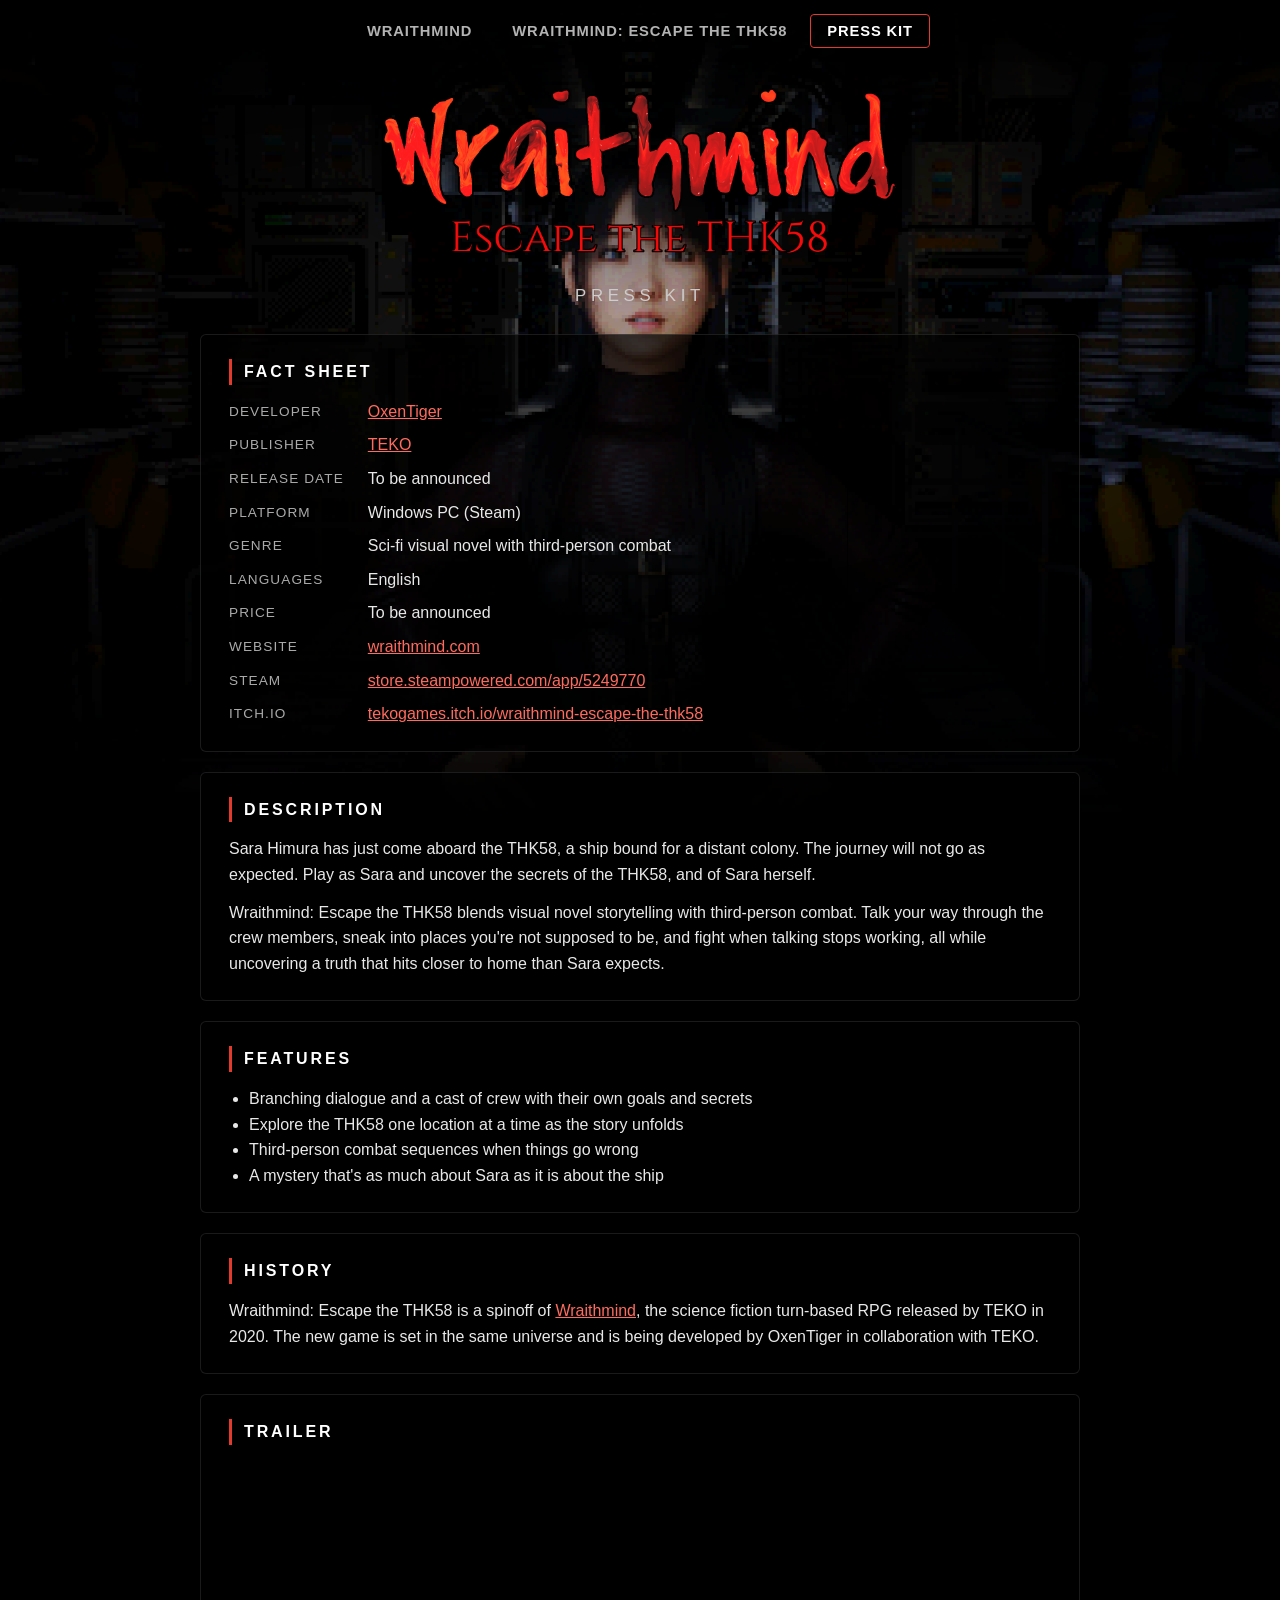
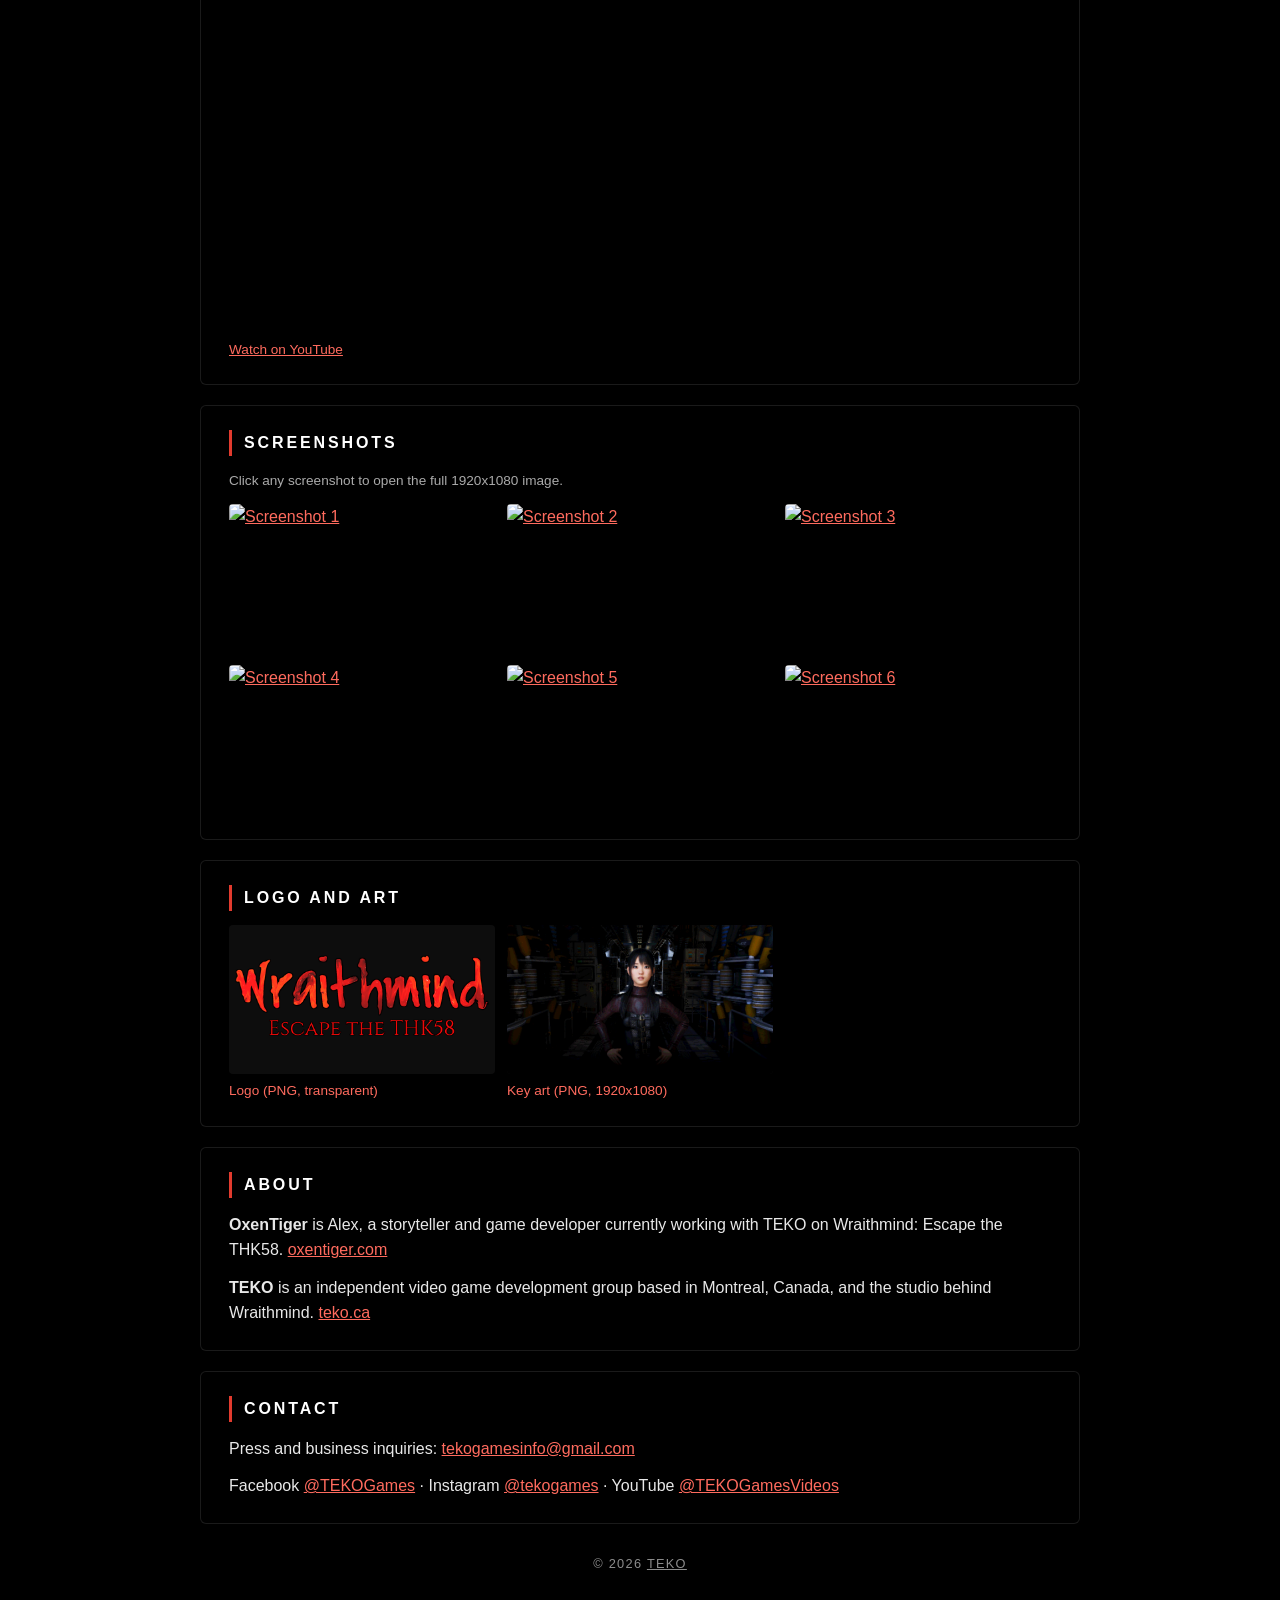
==== presskit.html @ d7a07b70 "Add press kit page for Escape the THK58 Co-Authored-By: Claude Opus 5.5 <noreply@anthropic.com>" ====
<!DOCTYPE html>
<html lang="en">
<head>
    <meta charset="UTF-8">
    <meta name="viewport" content="width=device-width, initial-scale=1.0">
    <title>Press Kit: Wraithmind: Escape the THK58</title>
    <meta name="description" content="Press kit for Wraithmind: Escape the THK58, a sci-fi visual novel with third-person combat by OxenTiger and TEKO. Fact sheet, description, screenshots and logos.">

    <meta property="og:title" content="Wraithmind: Escape the THK58 Press Kit">
    <meta property="og:description" content="Fact sheet, description, screenshots and logos.">
    <meta property="og:image" content="https://www.wraithmind.com/images/logo.png">
    <meta property="og:url" content="https://www.wraithmind.com/presskit.html">
    <meta property="og:type" content="website">

    <link rel="stylesheet" href="style.css">
</head>
<body class="presskit" style="--bg: url('images/bg.png'); --bg-position: 28%;">

    <nav class="nav">
        <a href="wraithmind.html">Wraithmind</a>
        <a href="index.html">Wraithmind: Escape the THK58</a>
        <a href="presskit.html" aria-current="page">Press Kit</a>
    </nav>

    <main>
        <header class="pk-header">
            <img class="logo" src="images/logo.png" alt="Wraithmind: Escape the THK58">
            <p class="tagline">Press Kit</p>
        </header>

        <section class="pk-section">
            <h2>Fact Sheet</h2>
            <dl class="pk-facts">
                <dt>Developer</dt><dd><a href="https://www.oxentiger.com">OxenTiger</a></dd>
                <dt>Publisher</dt><dd><a href="https://www.teko.ca">TEKO</a></dd>
                <dt>Release date</dt><dd>To be announced</dd>
                <dt>Platform</dt><dd>Windows PC (Steam)</dd>
                <dt>Genre</dt><dd>Sci-fi visual novel with third-person combat</dd>
                <dt>Languages</dt><dd>English</dd>
                <dt>Price</dt><dd>To be announced</dd>
                <dt>Website</dt><dd><a href="https://www.wraithmind.com">wraithmind.com</a></dd>
                <dt>Steam</dt><dd><a href="https://store.steampowered.com/app/5249770/Wraithmind_Escape_the_THK58/">store.steampowered.com/app/5249770</a></dd>
                <dt>itch.io</dt><dd><a href="https://tekogames.itch.io/wraithmind-escape-the-thk58">tekogames.itch.io/wraithmind-escape-the-thk58</a></dd>
            </dl>
        </section>

        <section class="pk-section">
            <h2>Description</h2>
            <p>Sara Himura has just come aboard the THK58, a ship bound for a distant colony. The journey will not go as expected. Play as Sara and uncover the secrets of the THK58, and of Sara herself.</p>
            <p>Wraithmind: Escape the THK58 blends visual novel storytelling with third-person combat. Talk your way through the crew members, sneak into places you're not supposed to be, and fight when talking stops working, all while uncovering a truth that hits closer to home than Sara expects.</p>
        </section>

        <section class="pk-section">
            <h2>Features</h2>
            <ul>
                <li>Branching dialogue and a cast of crew with their own goals and secrets</li>
                <li>Explore the THK58 one location at a time as the story unfolds</li>
                <li>Third-person combat sequences when things go wrong</li>
                <li>A mystery that's as much about Sara as it is about the ship</li>
            </ul>
        </section>

        <section class="pk-section">
            <h2>History</h2>
            <p>Wraithmind: Escape the THK58 is a spinoff of <a href="https://store.steampowered.com/app/739820/Wraithmind/">Wraithmind</a>, the science fiction turn-based RPG released by TEKO in 2020. The new game is set in the same universe and is being developed by OxenTiger in collaboration with TEKO.</p>
        </section>

        <section class="pk-section">
            <h2>Trailer</h2>
            <div class="pk-video">
                <iframe src="https://www.youtube-nocookie.com/embed/3p5BDPOSQ_A" title="Wraithmind: Escape the THK58 announcement trailer" allow="encrypted-media; picture-in-picture; fullscreen" allowfullscreen loading="lazy"></iframe>
            </div>
            <p class="pk-note"><a href="https://www.youtube.com/watch?v=3p5BDPOSQ_A">Watch on YouTube</a></p>
        </section>

        <section class="pk-section">
            <h2>Screenshots</h2>
            <p class="pk-note">Click any screenshot to open the full 1920x1080 image.</p>
            <div class="pk-grid">
                <a href="https://shared.fastly.steamstatic.com/store_item_assets/steam/apps/5249770/b20c13586872150e3e46f79a82728b71a462d7fb/ss_b20c13586872150e3e46f79a82728b71a462d7fb.1920x1080.jpg"><img src="https://shared.fastly.steamstatic.com/store_item_assets/steam/apps/5249770/b20c13586872150e3e46f79a82728b71a462d7fb/ss_b20c13586872150e3e46f79a82728b71a462d7fb.600x338.jpg" alt="Screenshot 1" loading="lazy"></a>
                <a href="https://shared.fastly.steamstatic.com/store_item_assets/steam/apps/5249770/4c1940223bbc621f461b6a875d1b8cc7ef3e225e/ss_4c1940223bbc621f461b6a875d1b8cc7ef3e225e.1920x1080.jpg"><img src="https://shared.fastly.steamstatic.com/store_item_assets/steam/apps/5249770/4c1940223bbc621f461b6a875d1b8cc7ef3e225e/ss_4c1940223bbc621f461b6a875d1b8cc7ef3e225e.600x338.jpg" alt="Screenshot 2" loading="lazy"></a>
                <a href="https://shared.fastly.steamstatic.com/store_item_assets/steam/apps/5249770/d340429531f949ceae603fdbba2a9548447f05c9/ss_d340429531f949ceae603fdbba2a9548447f05c9.1920x1080.jpg"><img src="https://shared.fastly.steamstatic.com/store_item_assets/steam/apps/5249770/d340429531f949ceae603fdbba2a9548447f05c9/ss_d340429531f949ceae603fdbba2a9548447f05c9.600x338.jpg" alt="Screenshot 3" loading="lazy"></a>
                <a href="https://shared.fastly.steamstatic.com/store_item_assets/steam/apps/5249770/d93df84f904f7b56990af1ac8f3ffa49867f7d9e/ss_d93df84f904f7b56990af1ac8f3ffa49867f7d9e.1920x1080.jpg"><img src="https://shared.fastly.steamstatic.com/store_item_assets/steam/apps/5249770/d93df84f904f7b56990af1ac8f3ffa49867f7d9e/ss_d93df84f904f7b56990af1ac8f3ffa49867f7d9e.600x338.jpg" alt="Screenshot 4" loading="lazy"></a>
                <a href="https://shared.fastly.steamstatic.com/store_item_assets/steam/apps/5249770/2d2f6890cd937f2ceff2600b6d6f6eafb1996076/ss_2d2f6890cd937f2ceff2600b6d6f6eafb1996076.1920x1080.jpg"><img src="https://shared.fastly.steamstatic.com/store_item_assets/steam/apps/5249770/2d2f6890cd937f2ceff2600b6d6f6eafb1996076/ss_2d2f6890cd937f2ceff2600b6d6f6eafb1996076.600x338.jpg" alt="Screenshot 5" loading="lazy"></a>
                <a href="https://shared.fastly.steamstatic.com/store_item_assets/steam/apps/5249770/b47bba288d03006427a5f162c9c8072faaa6f4c9/ss_b47bba288d03006427a5f162c9c8072faaa6f4c9.1920x1080.jpg"><img src="https://shared.fastly.steamstatic.com/store_item_assets/steam/apps/5249770/b47bba288d03006427a5f162c9c8072faaa6f4c9/ss_b47bba288d03006427a5f162c9c8072faaa6f4c9.600x338.jpg" alt="Screenshot 6" loading="lazy"></a>
            </div>
        </section>

        <section class="pk-section">
            <h2>Logo and Art</h2>
            <div class="pk-grid">
                <a class="pk-asset" href="images/logo.png" download><img src="images/logo.png" alt="Logo" loading="lazy"><span>Logo (PNG, transparent)</span></a>
                <a class="pk-asset" href="images/bg.png" download><img src="images/bg.png" alt="Key art" loading="lazy"><span>Key art (PNG, 1920x1080)</span></a>
            </div>
        </section>

        <section class="pk-section">
            <h2>About</h2>
            <p><strong>OxenTiger</strong> is Alex, a storyteller and game developer currently working with TEKO on Wraithmind: Escape the THK58. <a href="https://www.oxentiger.com">oxentiger.com</a></p>
            <p><strong>TEKO</strong> is an independent video game development group based in Montreal, Canada, and the studio behind Wraithmind. <a href="https://www.teko.ca">teko.ca</a></p>
        </section>

        <section class="pk-section">
            <h2>Contact</h2>
            <p>Press and business inquiries: <a href="mailto:tekogamesinfo@gmail.com">tekogamesinfo@gmail.com</a></p>
            <p>Facebook <a href="https://www.facebook.com/TEKOGames/">@TEKOGames</a> &middot; Instagram <a href="https://www.instagram.com/tekogames/">@tekogames</a> &middot; YouTube <a href="https://www.youtube.com/c/TEKOGamesVideos">@TEKOGamesVideos</a></p>
        </section>
    </main>

    <footer>
        &copy; <span id="year">2026</span> <a href="https://www.teko.ca">TEKO</a>
    </footer>

    <script>
        document.getElementById("year").textContent = new Date().getFullYear();
    </script>
</body>
</html>
---- style.css ----
* { box-sizing: border-box; }

html, body {
    margin: 0;
    padding: 0;
    min-height: 100%;
}

body {
    min-height: 100vh;
    display: flex;
    flex-direction: column;
    align-items: center;
    justify-content: flex-end;
    padding: 88px 20px 72px;
    background-color: #000;
    color: #fff;
    font-family: "Segoe UI", Roboto, Helvetica, Arial, sans-serif;
    text-align: center;
    position: relative;
    overflow-x: hidden;
}

/* Fixed background image (set per page via --bg / --bg-position) with a darkening overlay */
body::before {
    content: "";
    position: fixed;
    inset: 0;
    background: var(--bg) center var(--bg-position, center) / cover no-repeat;
    z-index: -2;
}

body::after {
    content: "";
    position: fixed;
    inset: 0;
    background:
        radial-gradient(ellipse at center, rgba(0,0,0,0.15) 0%, rgba(0,0,0,0.55) 70%, rgba(0,0,0,0.85) 100%),
        linear-gradient(to bottom, rgba(0,0,0,0.75) 0%, rgba(0,0,0,0) 25%, rgba(0,0,0,0) 55%, rgba(0,0,0,0.85) 100%);
    z-index: -1;
}

/* Top navigation */
.nav {
    position: fixed;
    top: 0;
    left: 0;
    right: 0;
    z-index: 10;
    display: flex;
    flex-wrap: wrap;
    justify-content: center;
    gap: 6px;
    padding: 14px 12px;
    background: linear-gradient(to bottom, rgba(0,0,0,0.85) 0%, rgba(0,0,0,0) 100%);
}

.nav a {
    padding: 8px 16px;
    border: 1px solid transparent;
    border-radius: 4px;
    color: rgba(255, 255, 255, 0.7);
    font-size: clamp(0.75rem, 2vw, 0.92rem);
    font-weight: 600;
    letter-spacing: 0.06em;
    text-transform: uppercase;
    text-decoration: none;
    transition: color 0.2s ease, border-color 0.2s ease;
}

.nav a:hover,
.nav a:focus {
    color: #fff;
    outline: none;
}

.nav a[aria-current="page"] {
    color: #fff;
    border-color: #e23b2e;
}

main {
    display: flex;
    flex-direction: column;
    align-items: center;
    gap: 24px;
    max-width: 640px;
}

.logo {
    width: min(82vw, 540px);
    height: auto;
    filter: drop-shadow(0 4px 24px rgba(0,0,0,0.8));
}

.tagline {
    margin: 0;
    font-size: clamp(0.85rem, 2.5vw, 1.05rem);
    letter-spacing: 0.28em;
    text-transform: uppercase;
    color: #d0d0d0;
}

.blurb {
    margin: 0;
    font-size: clamp(0.95rem, 2.4vw, 1.1rem);
    line-height: 1.6;
    color: #e8e8e8;
    text-shadow: 0 2px 12px rgba(0, 0, 0, 0.9);
}

.cta-row {
    display: flex;
    flex-wrap: wrap;
    justify-content: center;
    gap: 14px;
}

.cta {
    display: inline-block;
    padding: 16px 40px;
    border: 2px solid #e23b2e;
    border-radius: 4px;
    background: rgba(20, 0, 0, 0.55);
    color: #fff;
    font-size: clamp(1rem, 2.5vw, 1.15rem);
    font-weight: 700;
    letter-spacing: 0.12em;
    text-transform: uppercase;
    text-decoration: none;
    transition: background-color 0.2s ease, box-shadow 0.2s ease, transform 0.2s ease;
}

.cta:hover,
.cta:focus {
    background: #e23b2e;
    box-shadow: 0 0 28px rgba(226, 59, 46, 0.65);
    transform: translateY(-2px);
    outline: none;
}

footer {
    position: fixed;
    bottom: 16px;
    left: 0;
    right: 0;
    font-size: 0.8rem;
    letter-spacing: 0.1em;
    color: rgba(255, 255, 255, 0.55);
}

footer a {
    color: inherit;
}

/* Press kit: long scrolling page with left-aligned content */
body.presskit {
    justify-content: flex-start;
    text-align: left;
    padding-bottom: 32px;
}

body.presskit main {
    max-width: 880px;
    width: 100%;
    gap: 20px;
}

body.presskit footer {
    position: static;
    margin-top: 32px;
    text-align: center;
}

.pk-header {
    display: flex;
    flex-direction: column;
    align-items: center;
    gap: 16px;
    margin-bottom: 8px;
}

.pk-section {
    width: 100%;
    padding: 24px 28px;
    border: 1px solid rgba(255, 255, 255, 0.1);
    border-radius: 6px;
    background: rgba(0, 0, 0, 0.7);
    line-height: 1.6;
    color: #e8e8e8;
}

.pk-section h2 {
    margin: 0 0 14px;
    padding-left: 12px;
    border-left: 3px solid #e23b2e;
    font-size: 1rem;
    letter-spacing: 0.18em;
    text-transform: uppercase;
    color: #fff;
}

.pk-section p { margin: 0 0 12px; }
.pk-section p:last-child { margin-bottom: 0; }
.pk-section ul { margin: 0; padding-left: 20px; }

.pk-section a {
    color: #ff6b5e;
    overflow-wrap: anywhere;
}

.pk-facts {
    display: grid;
    grid-template-columns: max-content 1fr;
    gap: 8px 24px;
    margin: 0;
}

.pk-facts dt {
    color: #aaa;
    font-size: 0.85rem;
    letter-spacing: 0.08em;
    text-transform: uppercase;
    padding-top: 2px;
}

.pk-facts dd { margin: 0; }

.pk-video {
    aspect-ratio: 16 / 9;
    margin-bottom: 10px;
}

.pk-video iframe {
    width: 100%;
    height: 100%;
    border: 0;
    border-radius: 4px;
}

.pk-note {
    font-size: 0.85rem;
    color: #aaa;
}

.pk-grid {
    display: grid;
    grid-template-columns: repeat(auto-fill, minmax(240px, 1fr));
    gap: 12px;
}

.pk-grid img {
    display: block;
    width: 100%;
    aspect-ratio: 16 / 9;
    object-fit: cover;
    border-radius: 4px;
    transition: transform 0.2s ease, box-shadow 0.2s ease;
}

.pk-grid a:hover img {
    transform: translateY(-2px);
    box-shadow: 0 0 20px rgba(226, 59, 46, 0.5);
}

.pk-asset { text-decoration: none; }
.pk-asset img { object-fit: contain; background: rgba(255, 255, 255, 0.05); }
.pk-asset span { display: block; margin-top: 6px; font-size: 0.85rem; }

@media (max-width: 560px) {
    body.presskit { padding: 124px 16px 32px; }
    .pk-section { padding: 18px 16px; }
    .pk-facts { grid-template-columns: 1fr; gap: 2px; }
    .pk-facts dd { margin-bottom: 10px; }
}
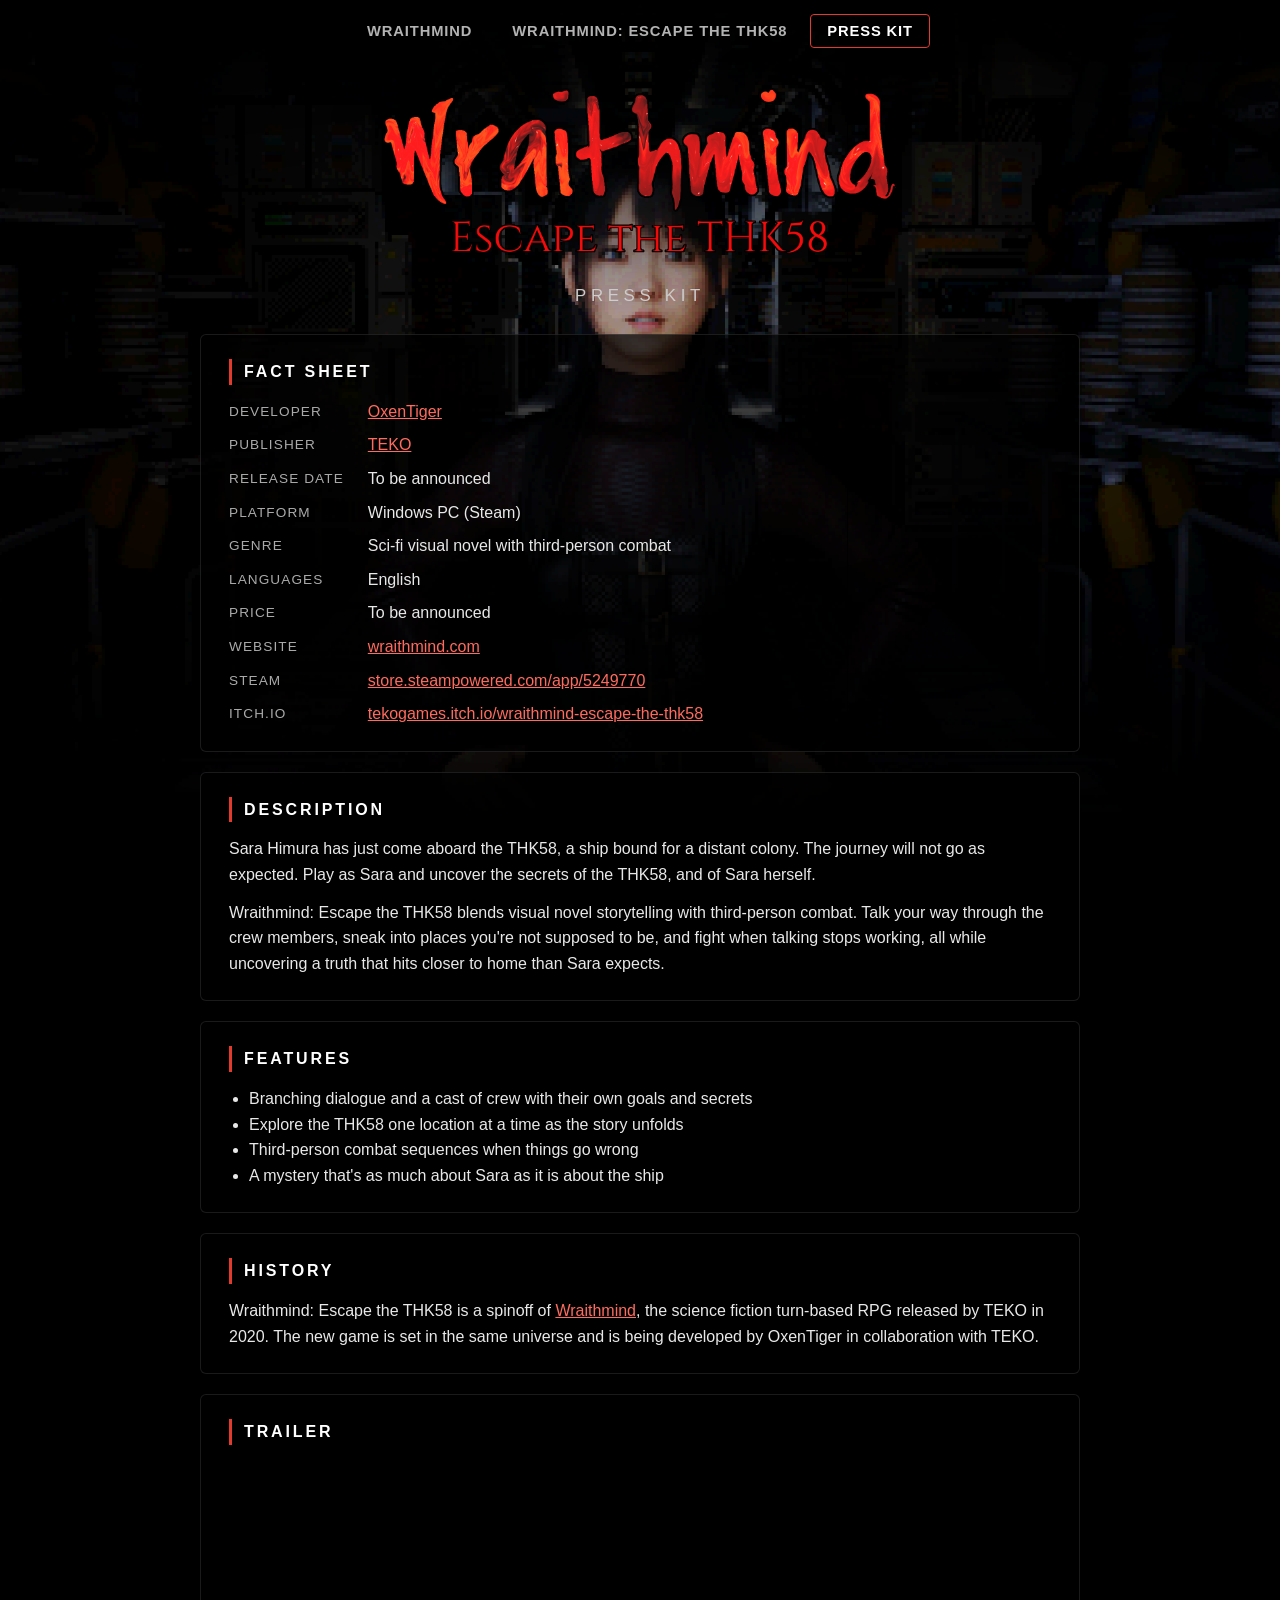
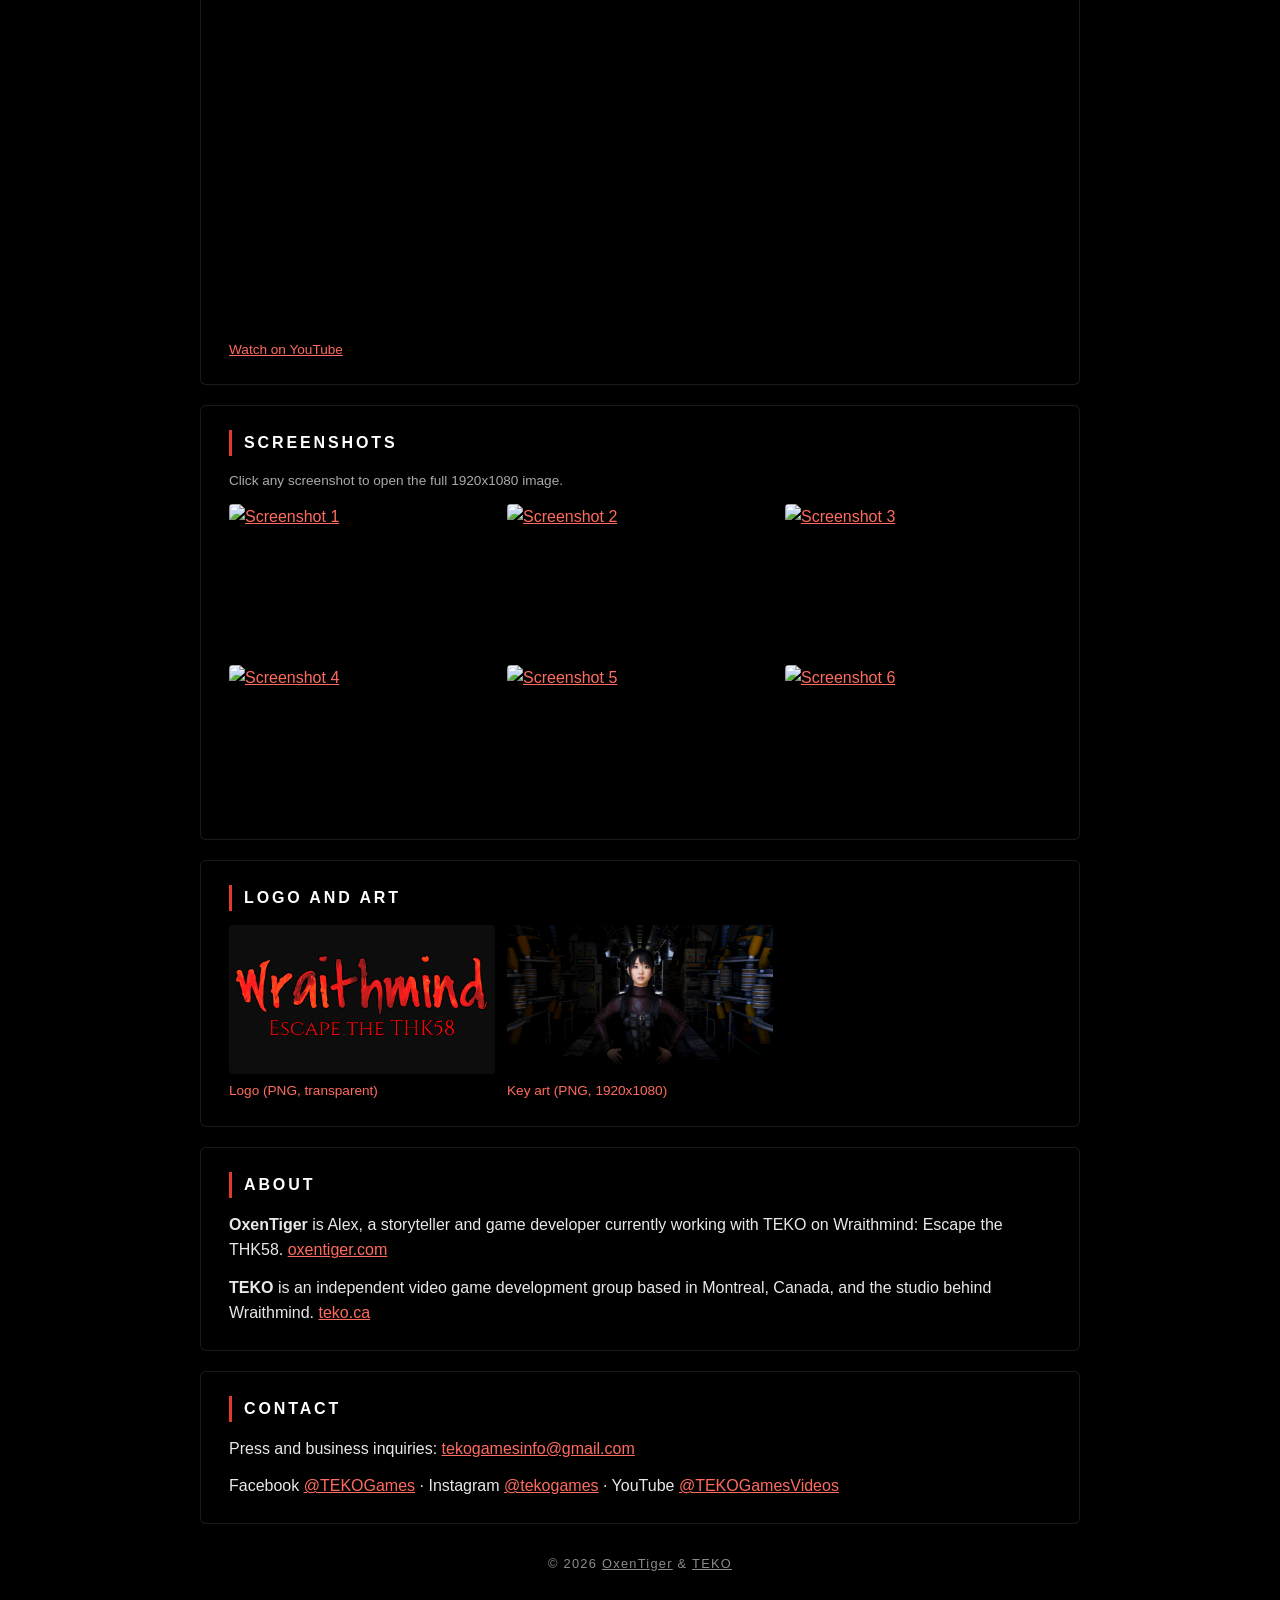
==== commit 8c9bb891: "Credit OxenTiger and TEKO in footer Co-Authored-By: Claude Sonnet 5.5 <noreply@anthropic.com>" ====
--- a/presskit.html
+++ b/presskit.html
@@ -68,9 +68,9 @@
         <section class="pk-section">
             <h2>Trailer</h2>
             <div class="pk-video">
-                <iframe src="https://www.youtube-nocookie.com/embed/3p5BDPOSQ_A" title="Wraithmind: Escape the THK58 announcement trailer" allow="encrypted-media; picture-in-picture; fullscreen" allowfullscreen loading="lazy"></iframe>
+                <iframe src="https://www.youtube.com/embed/tg0N5L4fzAQ" title="Wraithmind: Escape the THK58 announcement trailer" allow="accelerometer; autoplay; clipboard-write; encrypted-media; gyroscope; picture-in-picture; web-share" referrerpolicy="strict-origin-when-cross-origin" allowfullscreen loading="lazy"></iframe>
             </div>
-            <p class="pk-note"><a href="https://www.youtube.com/watch?v=3p5BDPOSQ_A">Watch on YouTube</a></p>
+            <p class="pk-note"><a href="https://www.youtube.com/watch?v=tg0N5L4fzAQ">Watch on YouTube</a></p>
         </section>
 
         <section class="pk-section">
@@ -108,7 +108,7 @@
     </main>
 
     <footer>
-        &copy; <span id="year">2026</span> <a href="https://www.teko.ca">TEKO</a>
+        &copy; <span id="year">2026</span> <a href="https://www.oxentiger.com">OxenTiger</a> &amp; <a href="https://www.teko.ca">TEKO</a>
     </footer>
 
     <script>
--- a/style.css
+++ b/style.css
@@ -273,3 +273,31 @@
     .pk-facts { grid-template-columns: 1fr; gap: 2px; }
     .pk-facts dd { margin-bottom: 10px; }
 }
+
+/* Developer / publisher credit line and trailer on the game page */
+.credits {
+    margin: -8px 0 0;
+    font-size: clamp(0.8rem, 2.2vw, 0.95rem);
+    letter-spacing: 0.08em;
+    color: #d0d0d0;
+}
+
+.credits a {
+    color: #fff;
+}
+
+.trailer {
+    width: min(92vw, 640px);
+    aspect-ratio: 16 / 9;
+    border: 1px solid rgba(255, 255, 255, 0.15);
+    border-radius: 4px;
+    box-shadow: 0 4px 24px rgba(0, 0, 0, 0.8);
+}
+
+.trailer iframe {
+    display: block;
+    width: 100%;
+    height: 100%;
+    border: 0;
+    border-radius: 4px;
+}
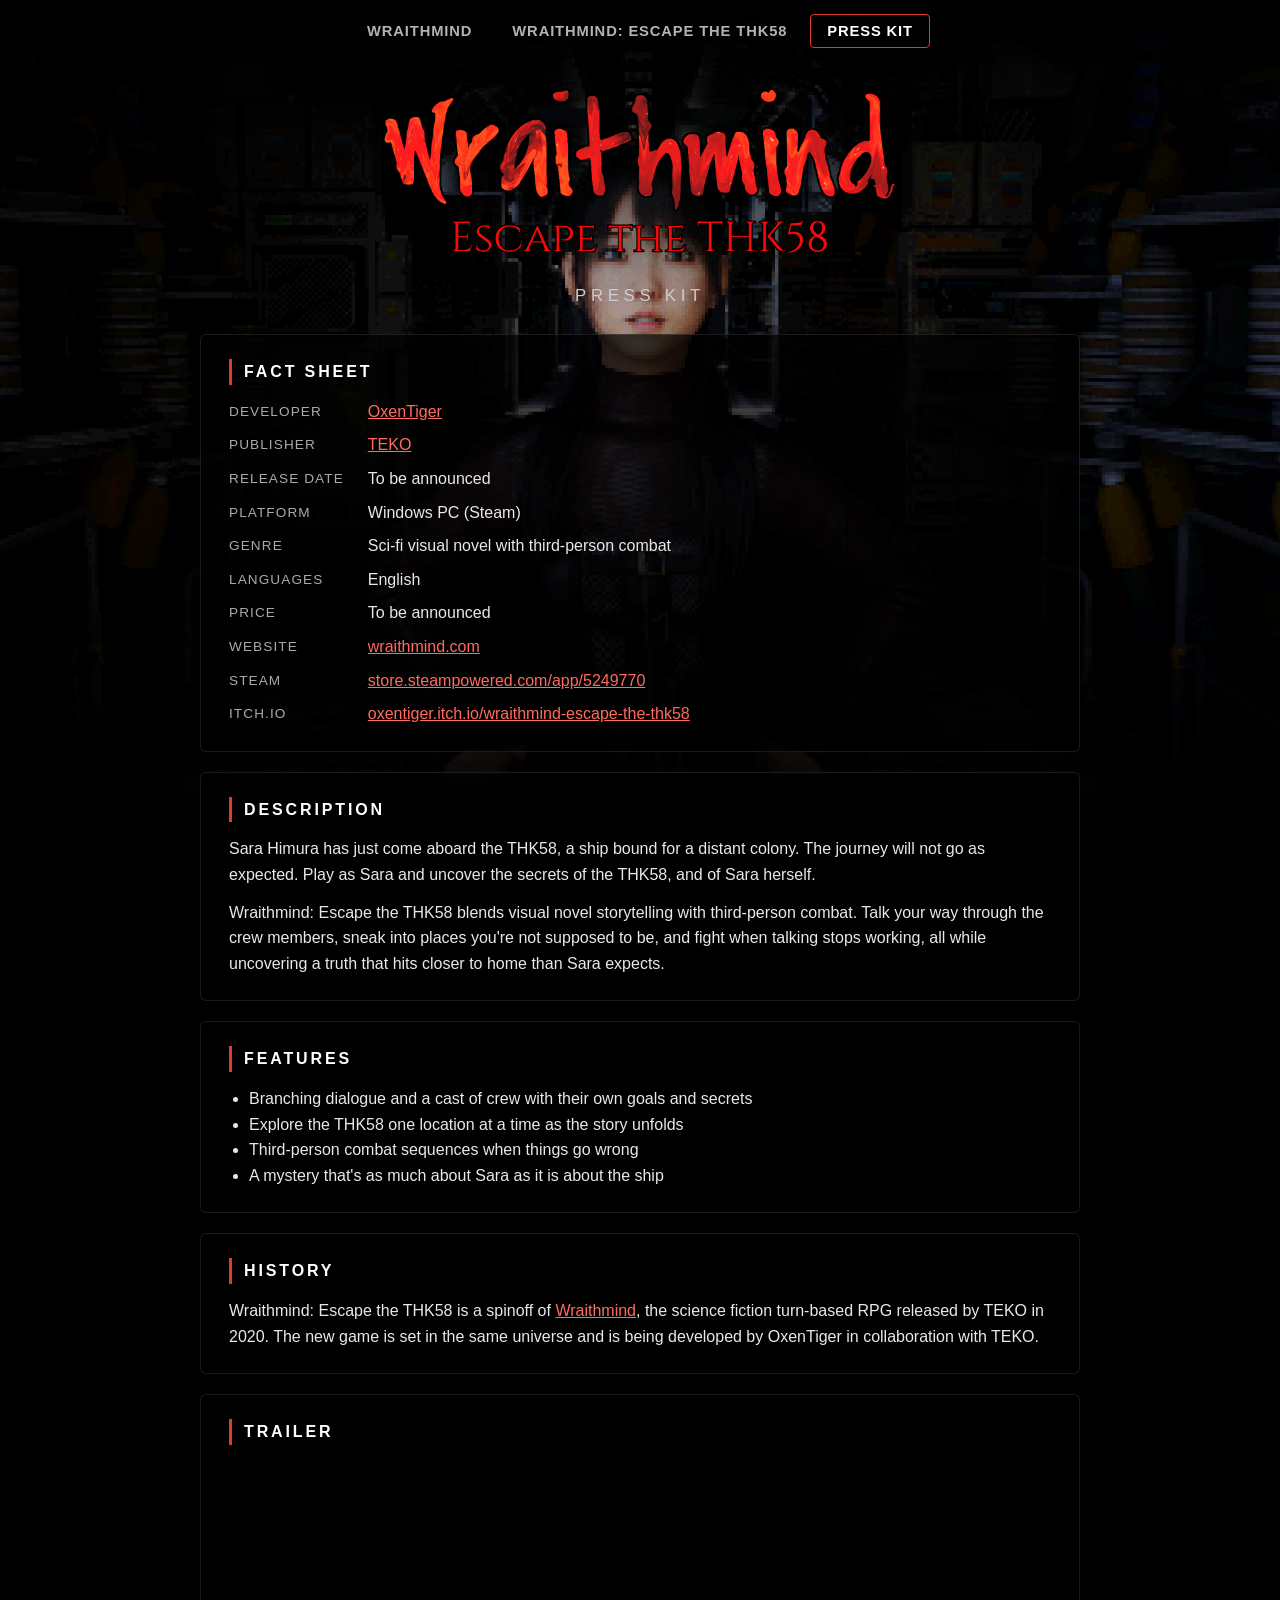
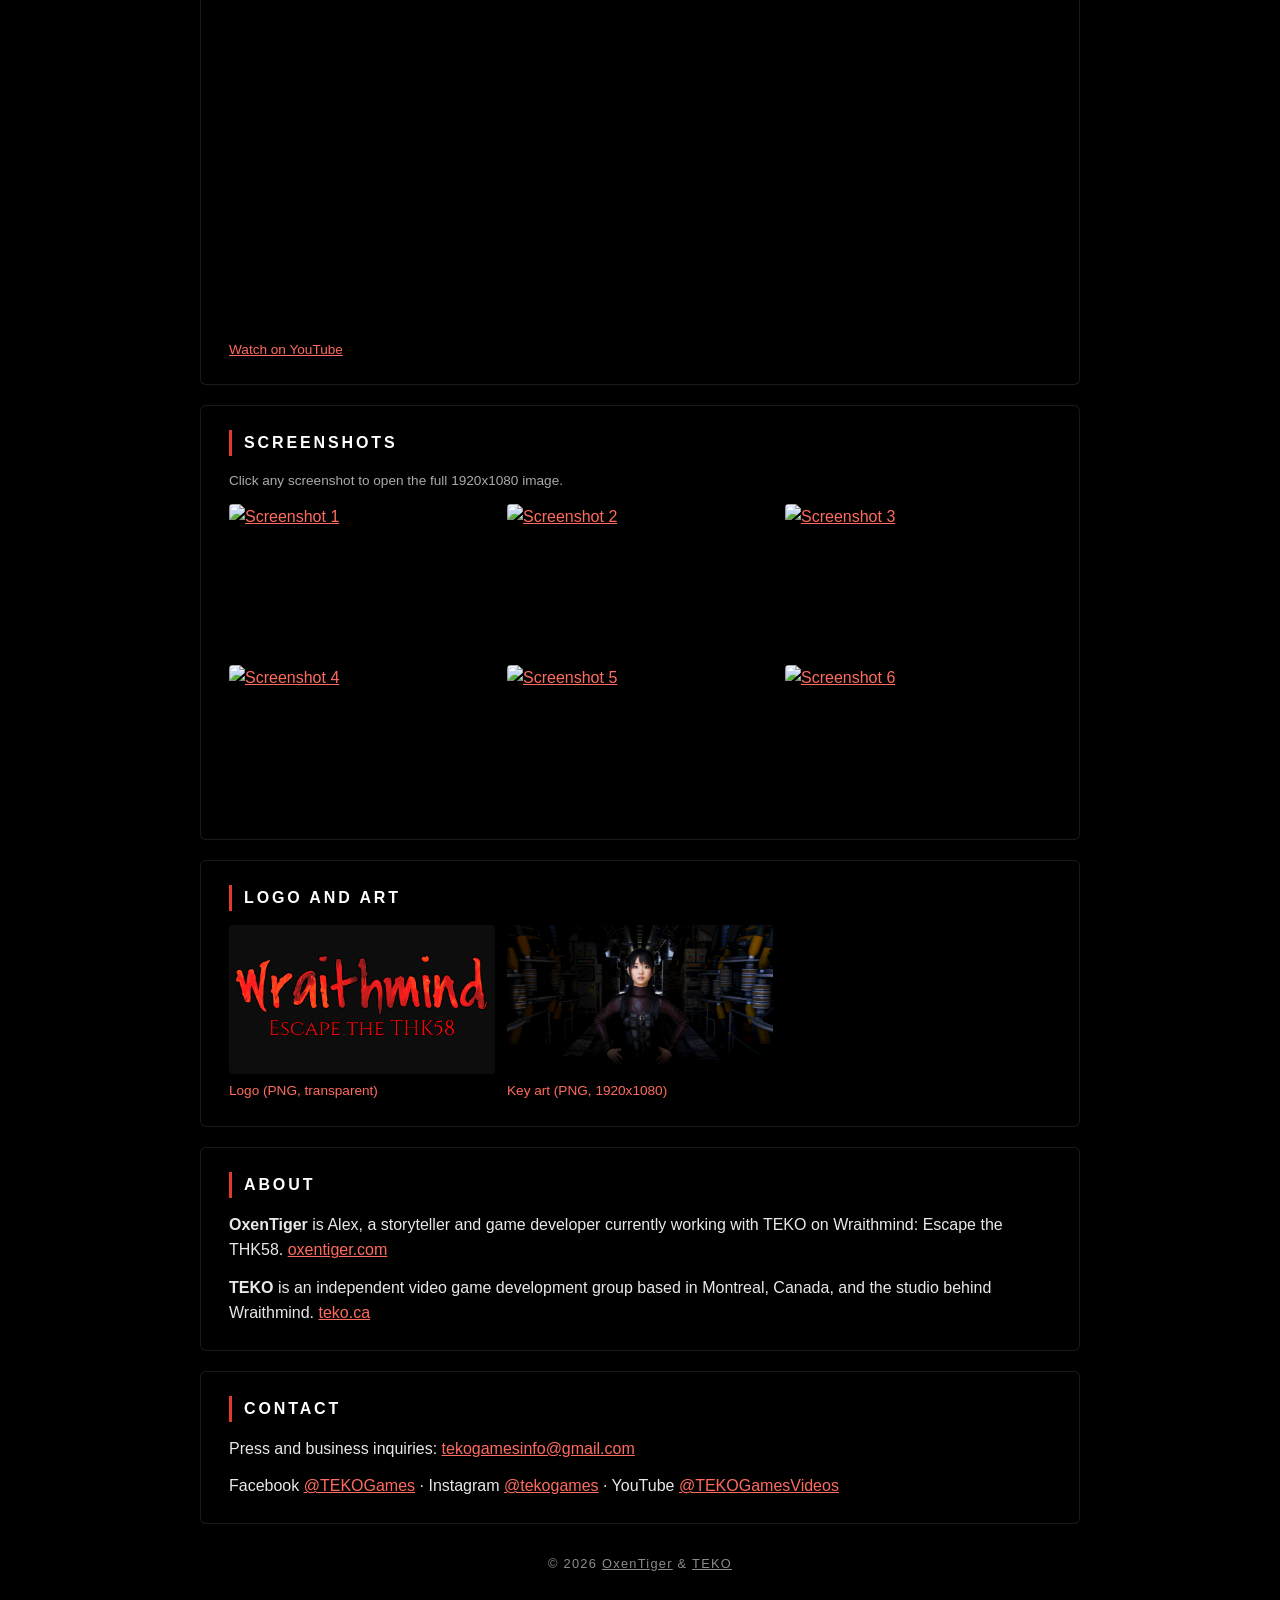
==== commit 15767149: "Point THK58 itch.io links to OxenTiger page Co-Authored-By: Claude Sonnet 5.5 <noreply@anthropic.com" ====
--- a/presskit.html
+++ b/presskit.html
@@ -40,7 +40,7 @@
                 <dt>Price</dt><dd>To be announced</dd>
                 <dt>Website</dt><dd><a href="https://www.wraithmind.com">wraithmind.com</a></dd>
                 <dt>Steam</dt><dd><a href="https://store.steampowered.com/app/5249770/Wraithmind_Escape_the_THK58/">store.steampowered.com/app/5249770</a></dd>
-                <dt>itch.io</dt><dd><a href="https://tekogames.itch.io/wraithmind-escape-the-thk58">tekogames.itch.io/wraithmind-escape-the-thk58</a></dd>
+                <dt>itch.io</dt><dd><a href="https://oxentiger.itch.io/wraithmind-escape-the-thk58">oxentiger.itch.io/wraithmind-escape-the-thk58</a></dd>
             </dl>
         </section>
 
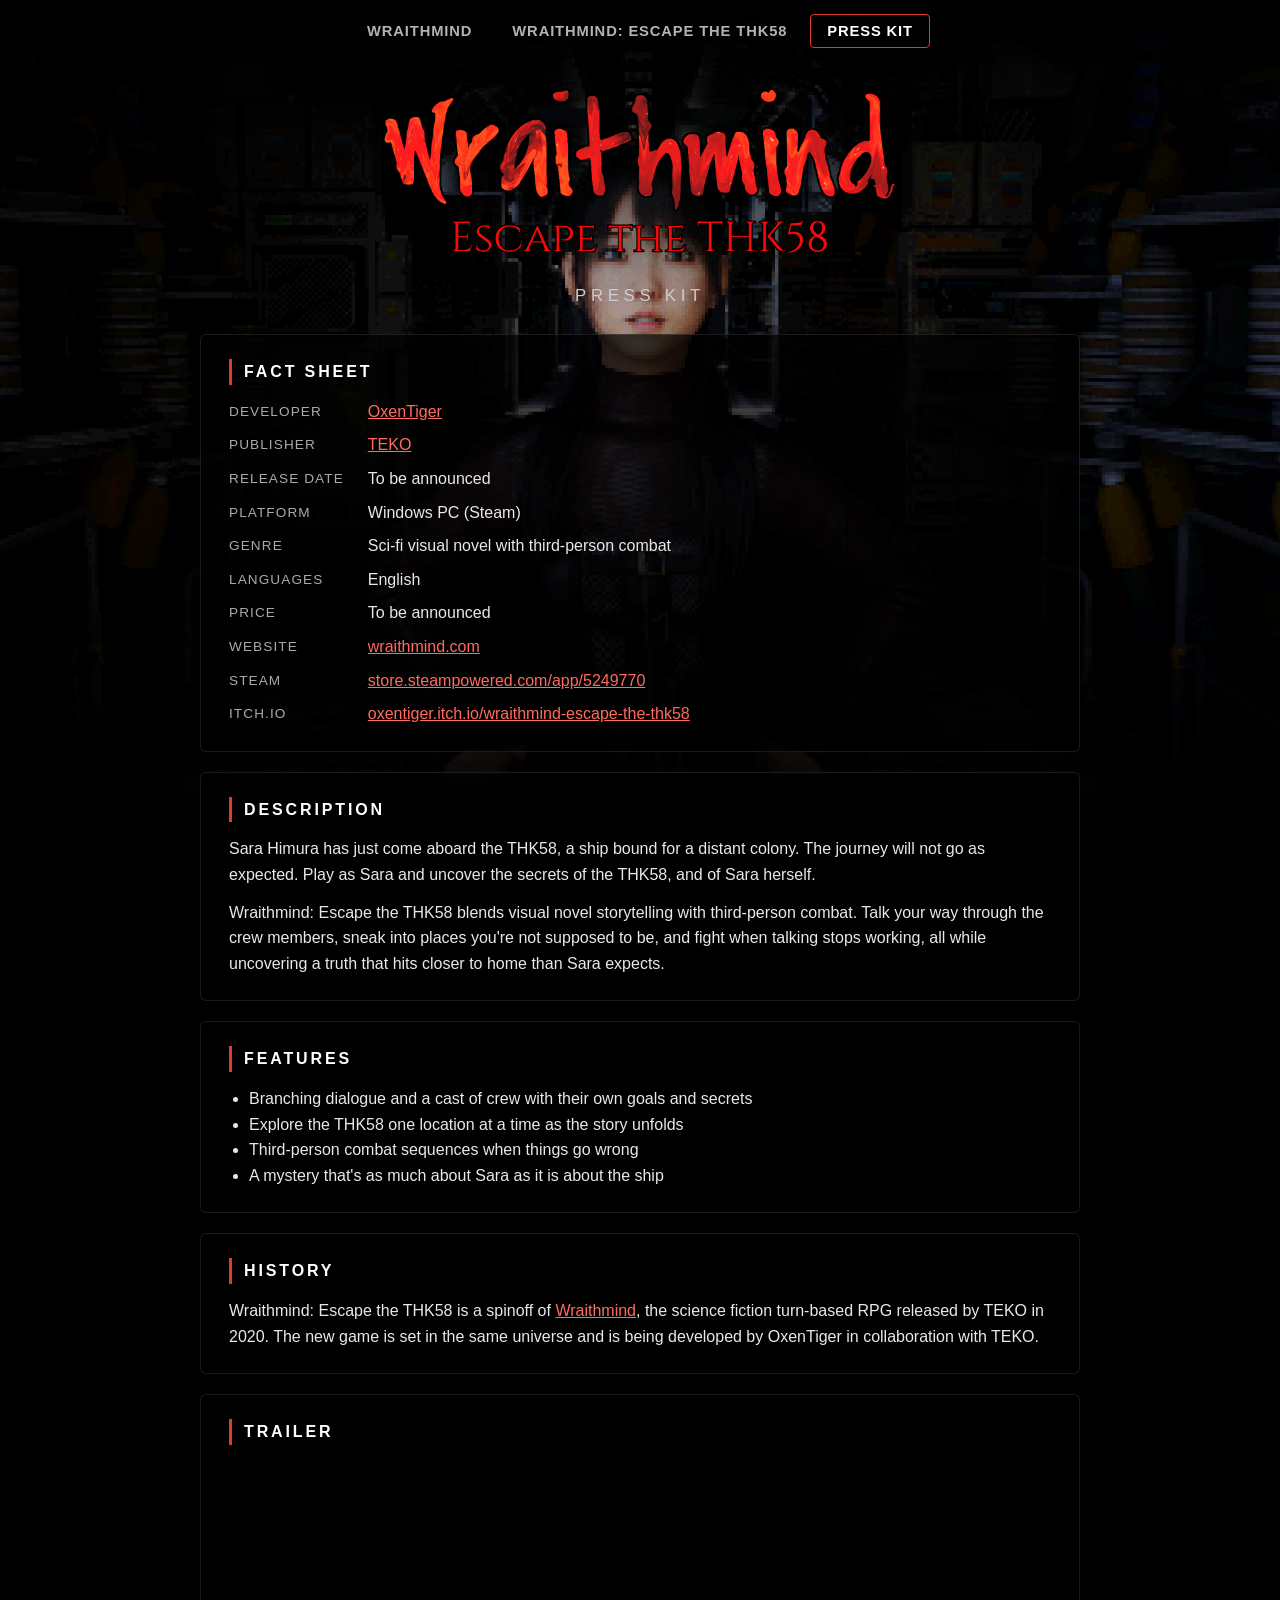
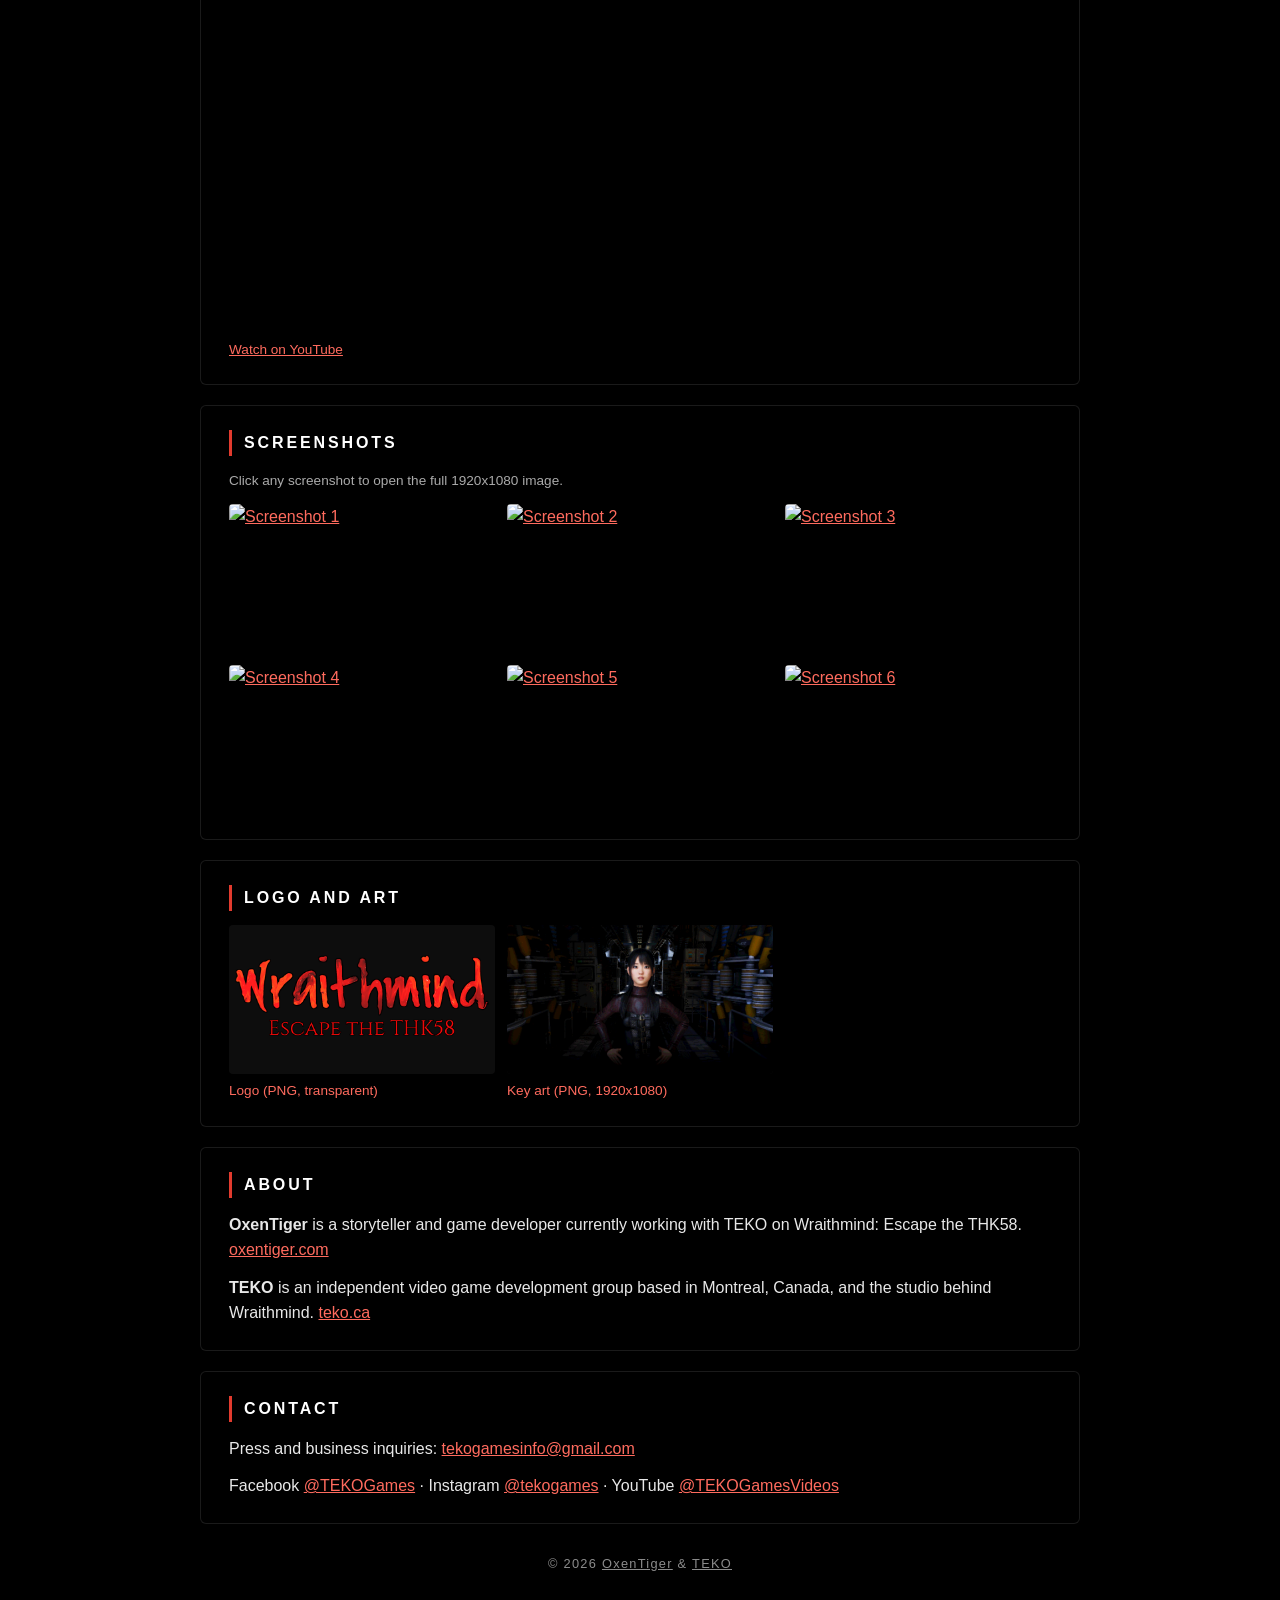
==== commit e38ddb6d: "Refer to OxenTiger by name instead of Alex Co-Authored-By: Claude Sonnet 5.5 <noreply@anthropic.com>" ====
--- a/presskit.html
+++ b/presskit.html
@@ -96,7 +96,7 @@
 
         <section class="pk-section">
             <h2>About</h2>
-            <p><strong>OxenTiger</strong> is Alex, a storyteller and game developer currently working with TEKO on Wraithmind: Escape the THK58. <a href="https://www.oxentiger.com">oxentiger.com</a></p>
+            <p><strong>OxenTiger</strong> is a storyteller and game developer currently working with TEKO on Wraithmind: Escape the THK58. <a href="https://www.oxentiger.com">oxentiger.com</a></p>
             <p><strong>TEKO</strong> is an independent video game development group based in Montreal, Canada, and the studio behind Wraithmind. <a href="https://www.teko.ca">teko.ca</a></p>
         </section>
 
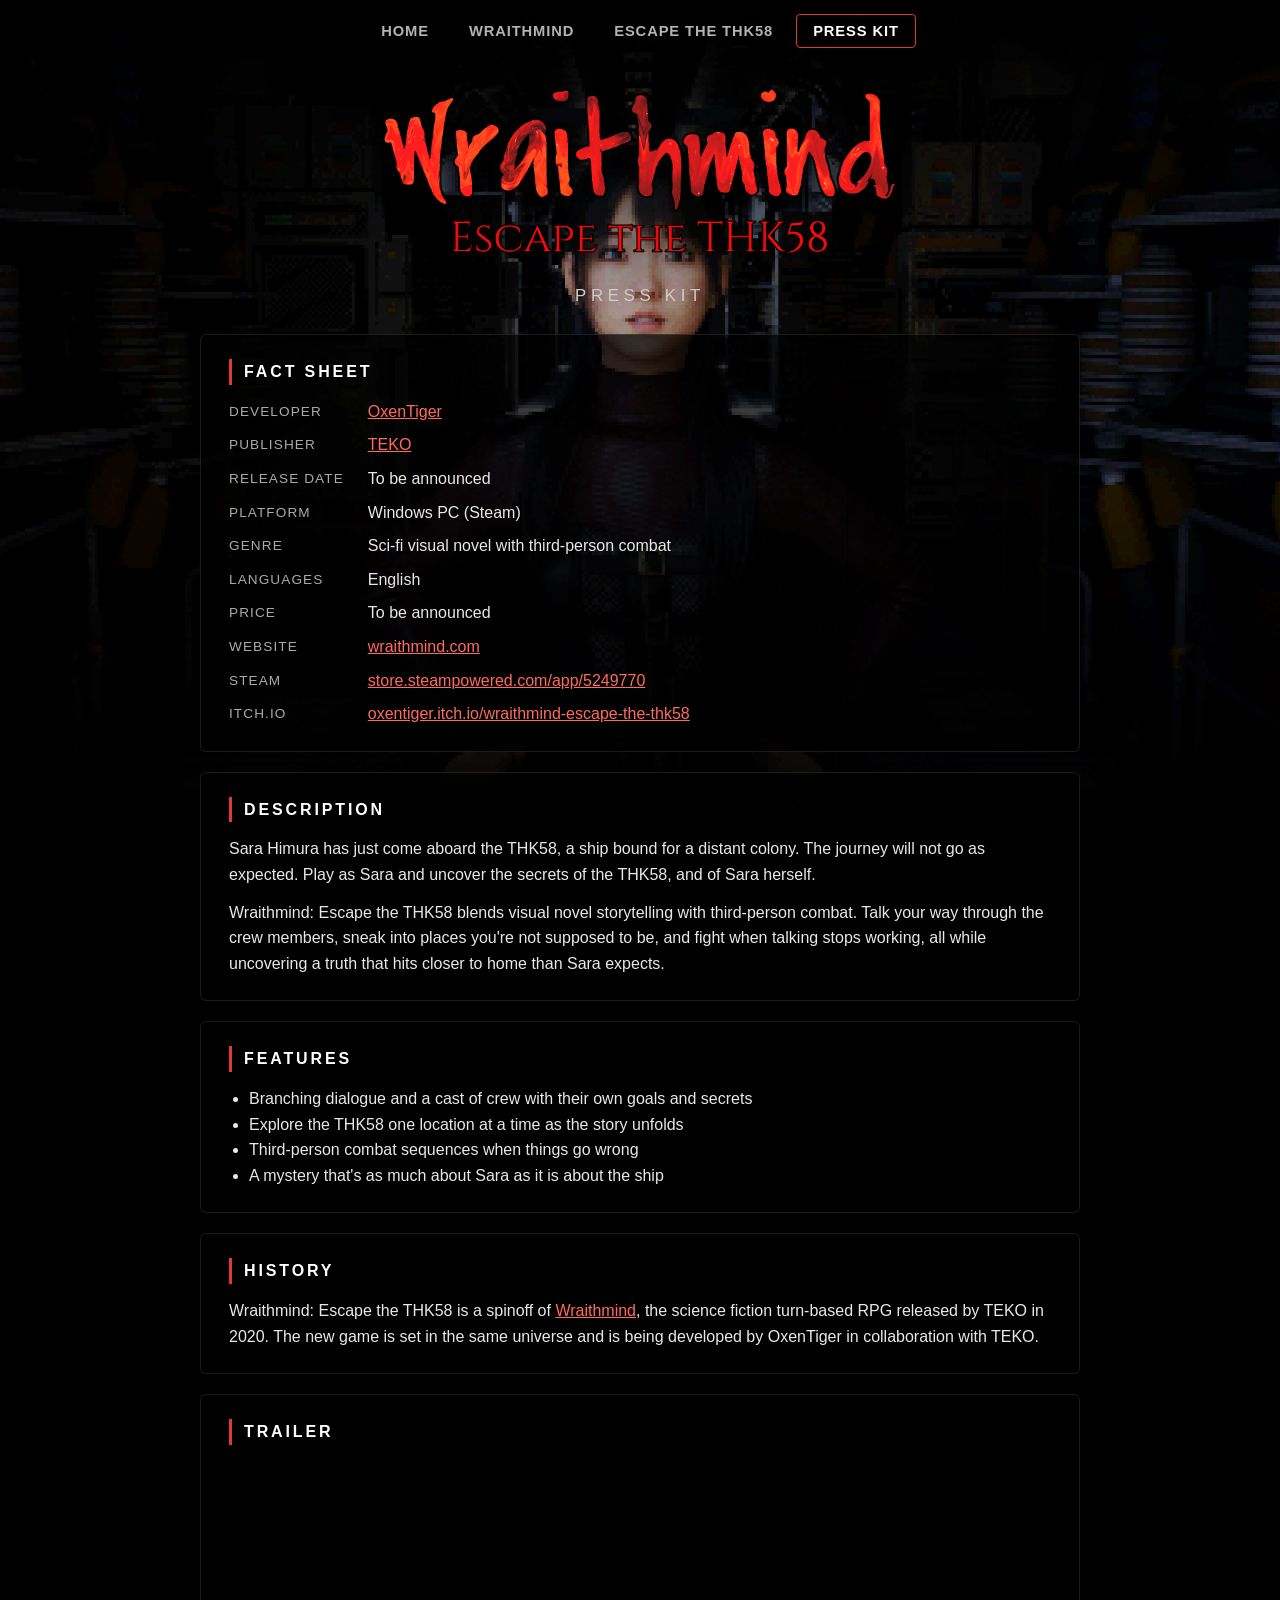
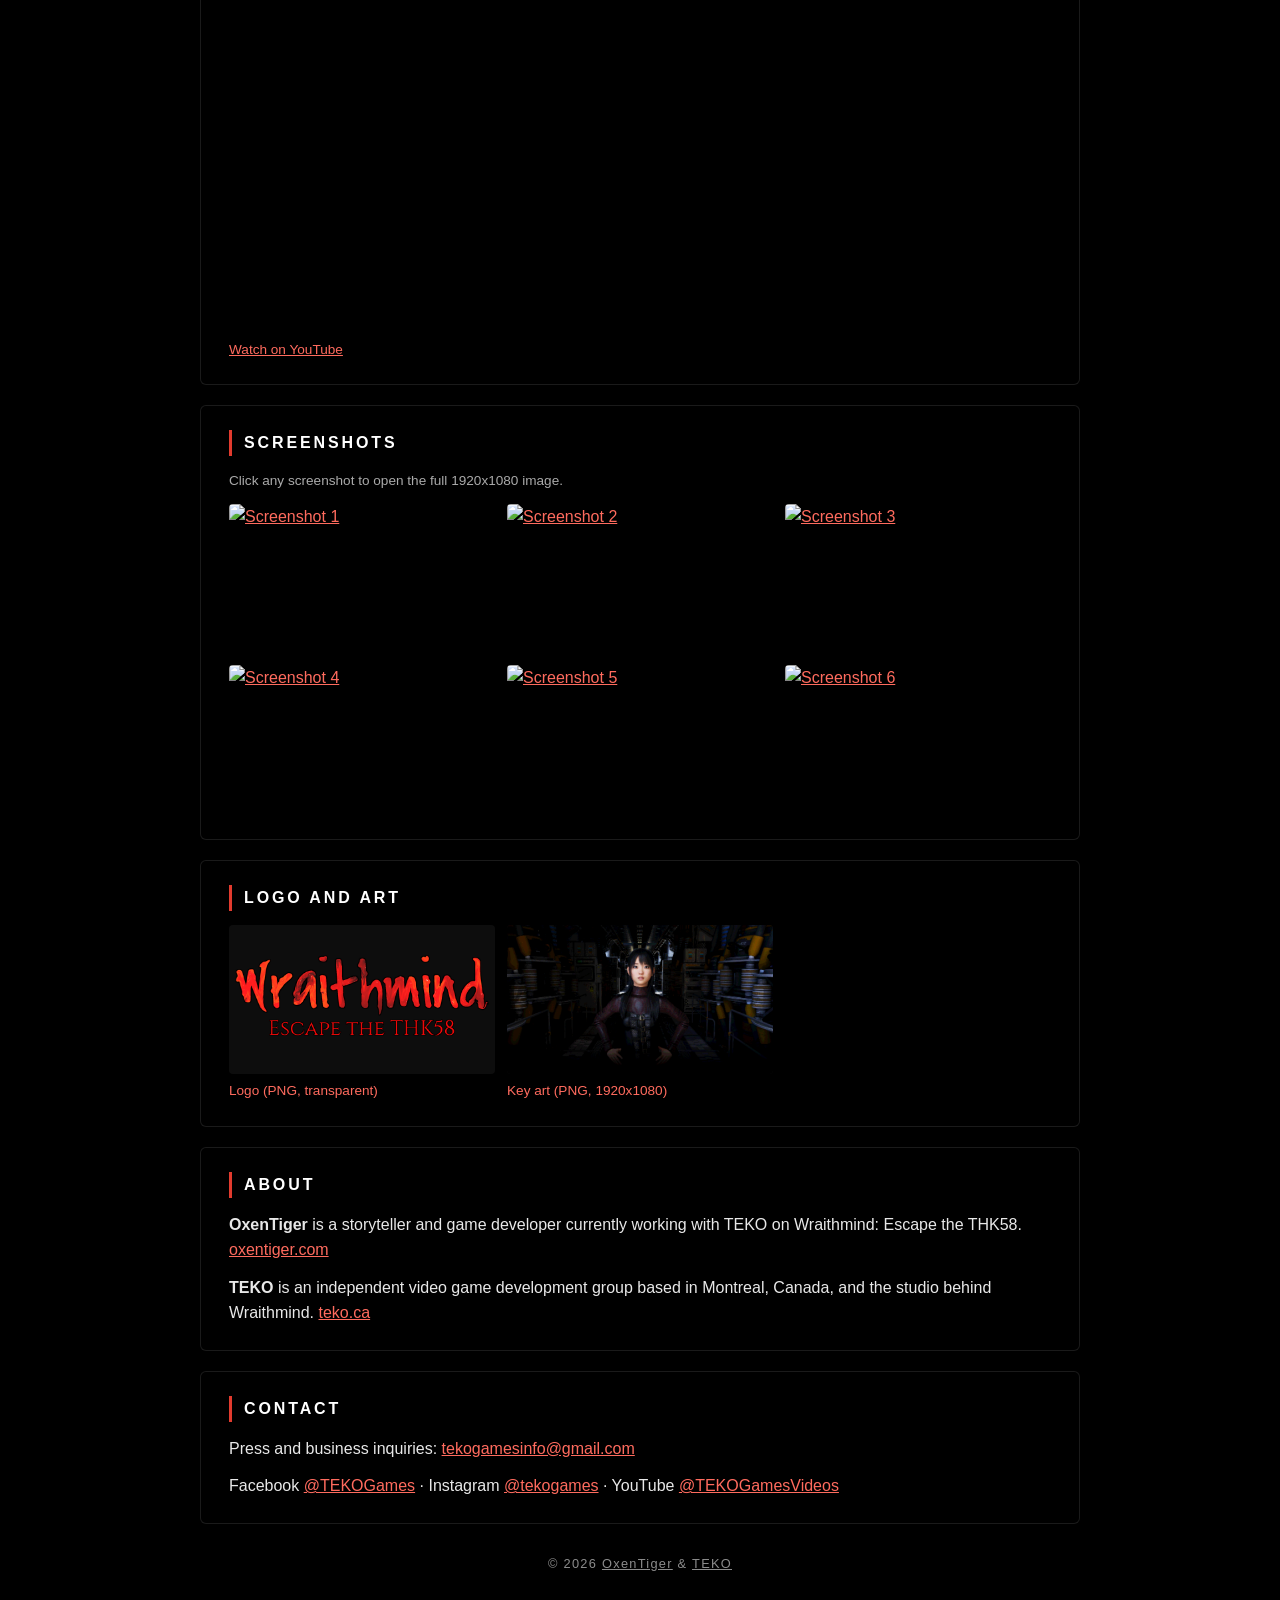
==== commit 38069754: "Add home page featuring both games; move THK58 page to thk58.html Co-Authored-By: Claude Sonnet 5.5 " ====
--- a/presskit.html
+++ b/presskit.html
@@ -17,8 +17,9 @@
 <body class="presskit" style="--bg: url('images/bg.png'); --bg-position: 28%;">
 
     <nav class="nav">
+        <a href="index.html">Home</a>
         <a href="wraithmind.html">Wraithmind</a>
-        <a href="index.html">Wraithmind: Escape the THK58</a>
+        <a href="thk58.html">Escape the THK58</a>
         <a href="presskit.html" aria-current="page">Press Kit</a>
     </nav>
 
--- a/style.css
+++ b/style.css
@@ -301,3 +301,159 @@
     border: 0;
     border-radius: 4px;
 }
+
+/* Hero layout: logo above her head, content below her face, black below the art.
+   The art box keeps the image's 16:9 shape so the face stays at the same relative spot. */
+body.hero-top {
+    --H: max(100vh, 56.25vw, 640px);
+    --logo-w: min(78vw, 400px);
+    --pt: 64px;
+    justify-content: flex-start;
+    padding: var(--pt) 20px 40px;
+}
+
+body.hero-top::before,
+body.hero-top::after {
+    position: absolute;
+    inset: 0 0 auto 0;
+    height: var(--H);
+}
+
+body.hero-top::after {
+    background:
+        radial-gradient(ellipse at 50% 30%, rgba(0,0,0,0) 0%, rgba(0,0,0,0.45) 70%, rgba(0,0,0,0.8) 100%),
+        linear-gradient(to bottom, rgba(0,0,0,0.7) 0%, rgba(0,0,0,0) 14%, rgba(0,0,0,0) 40%, rgba(0,0,0,0.85) 55%, #000 72%);
+}
+
+body.hero-top .logo {
+    width: var(--logo-w);
+    margin-bottom: max(0px, calc(var(--H) * var(--content-at, 0.45) - var(--pt) - var(--logo-w) * var(--logo-ratio, 0.3375) - 24px));
+}
+
+body.hero-top .tagline,
+body.hero-top .credits {
+    text-shadow: 0 2px 10px #000, 0 0 4px #000;
+}
+
+body.hero-top .credits {
+    color: #fff;
+    font-weight: 600;
+}
+
+body.hero-top .trailer {
+    width: min(92vw, 520px);
+}
+
+body.hero-top footer {
+    position: static;
+    margin-top: 40px;
+}
+
+@media (max-width: 560px) {
+    /* Keep the nav on one row so the logo can sit right under it */
+    body.hero-top .nav { padding: 8px 8px; gap: 4px; }
+    body.hero-top .nav a { padding: 6px 8px; font-size: 0.68rem; letter-spacing: 0.04em; }
+    body.hero-top { --pt: 56px; }
+}
+
+/* Wraithmind (original) page: logo PNG has transparent padding, so crop it to the lettering.
+   Her face sits higher in this art, so content starts lower. */
+body.hero-top.hero-w {
+    --logo-w: min(78vw, 440px);
+    --logo-ratio: 0.2258;
+    --content-at: 0.62;
+}
+
+body.hero-top.hero-w .logo {
+    aspect-ratio: 1280 / 289;
+    object-fit: cover;
+}
+
+/* Home page: one card per game */
+body.home {
+    justify-content: flex-start;
+    padding: 72px 16px 32px;
+}
+
+body.home::before,
+body.home::after {
+    display: none;
+}
+
+body.home main {
+    width: 100%;
+    max-width: 1100px;
+    flex-direction: row;
+    flex-wrap: wrap;
+    align-items: stretch;
+    justify-content: center;
+    gap: 24px;
+}
+
+.game-card {
+    position: relative;
+    flex: 1 1 440px;
+    display: flex;
+    min-height: 560px;
+    border: 1px solid rgba(255, 255, 255, 0.12);
+    border-radius: 6px;
+    overflow: hidden;
+    background:
+        linear-gradient(to bottom, rgba(0,0,0,0.55) 0%, rgba(0,0,0,0.1) 30%, rgba(0,0,0,0.85) 62%, #000 82%),
+        var(--card-bg) var(--card-pos) / cover no-repeat;
+}
+
+.game-card-inner {
+    display: flex;
+    flex-direction: column;
+    align-items: center;
+    justify-content: space-between;
+    gap: 18px;
+    width: 100%;
+    padding: 28px 24px;
+}
+
+.game-card .logo {
+    width: min(100%, 360px);
+}
+
+.game-card .logo-w {
+    aspect-ratio: 1280 / 289;
+    object-fit: cover;
+}
+
+.game-card .tagline,
+.game-card .blurb {
+    text-shadow: 0 2px 10px #000, 0 0 4px #000;
+}
+
+.game-card .tagline { margin-top: auto; }
+
+.game-card .cta {
+    padding: 12px 22px;
+    font-size: 0.9rem;
+}
+
+.cta-secondary {
+    border-color: rgba(255, 255, 255, 0.5);
+    background: transparent;
+}
+
+.cta-secondary:hover,
+.cta-secondary:focus {
+    background: rgba(255, 255, 255, 0.15);
+    border-color: #fff;
+    box-shadow: none;
+}
+
+body.home footer {
+    position: static;
+    margin-top: 32px;
+}
+
+@media (max-width: 560px) {
+    body.home { padding-top: 56px; }
+    body.home .nav { padding: 8px 8px; gap: 4px; }
+    body.home .nav a { padding: 6px 8px; font-size: 0.68rem; letter-spacing: 0.04em; }
+    .game-card { flex-basis: 100%; min-height: 520px; }
+}
